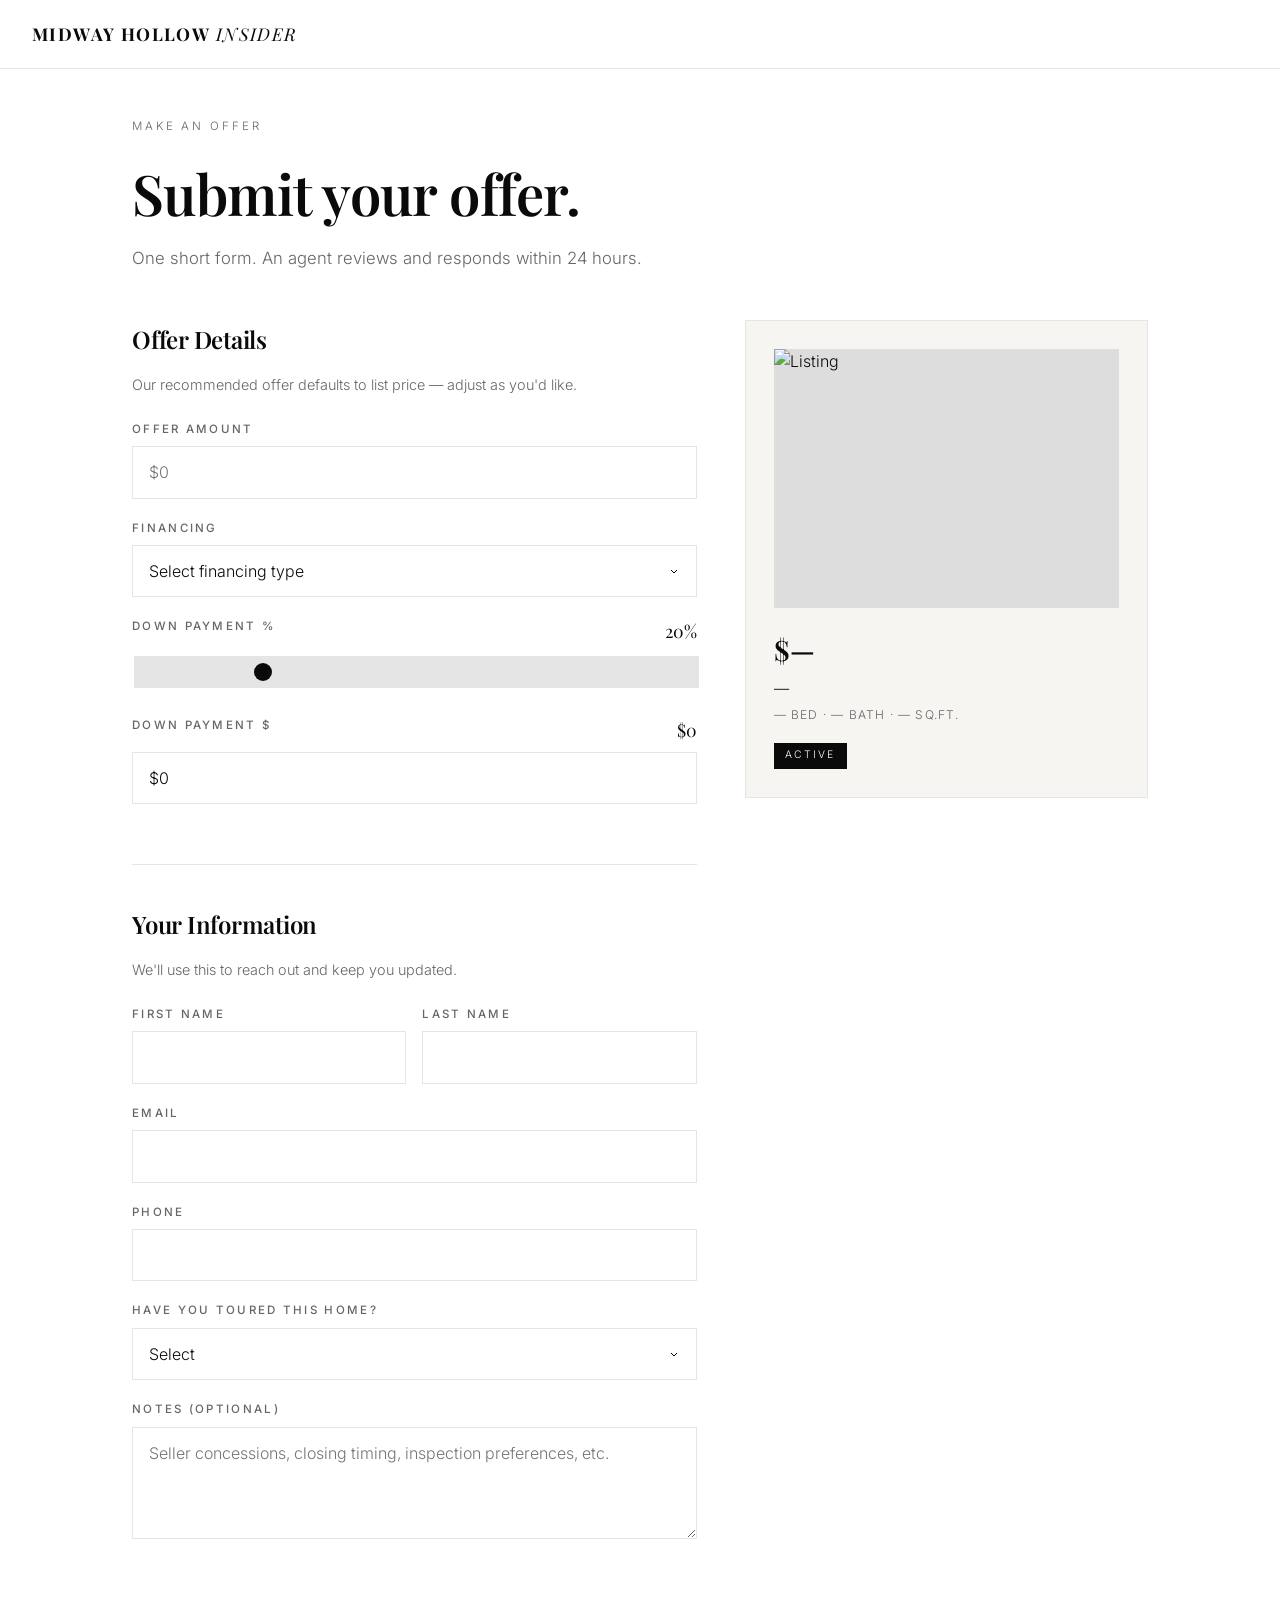
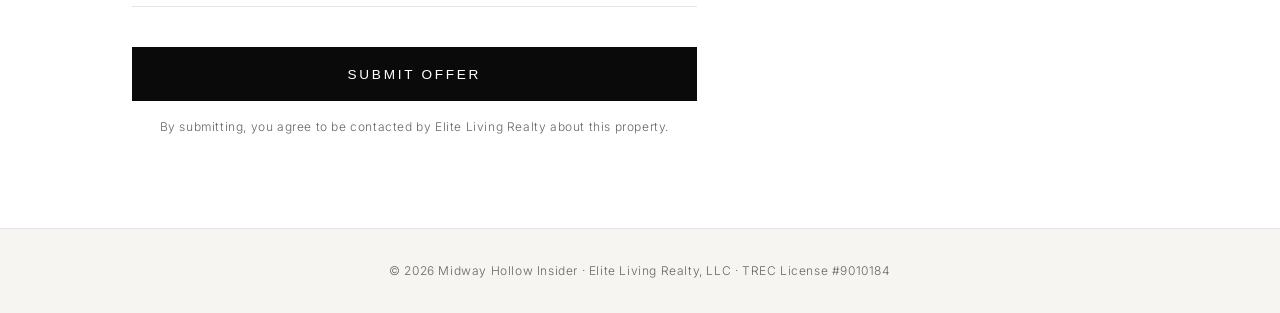
==== make-offer.html @ bcd27ab5 "files" ====
<!DOCTYPE html>
<html lang="en">
<head>
  <meta charset="UTF-8" />
  <meta name="viewport" content="width=device-width, initial-scale=1" />
  <title>Make an Offer — Midway Hollow Insider</title>
  <link rel="icon" href="/favicon.ico">
  <link rel="preconnect" href="https://fonts.googleapis.com">
  <link rel="preconnect" href="https://fonts.gstatic.com" crossorigin>
  <link href="https://fonts.googleapis.com/css2?family=Playfair+Display:ital,wght@0,400;0,600;0,700;1,400&family=Inter:wght@300;400;500;600;700&display=swap" rel="stylesheet">
  <style>
    :root {
      --ink: #0a0a0a;
      --paper: #ffffff;
      --cream: #f7f5f1;
      --line: #e5e5e5;
      --muted: #666;
    }
    * { box-sizing: border-box; }
    body {
      margin: 0;
      font-family: 'Inter', -apple-system, sans-serif;
      font-weight: 300;
      color: var(--ink);
      background: var(--paper);
      line-height: 1.6;
      -webkit-font-smoothing: antialiased;
    }
    h1, h2, h3 { font-family: 'Playfair Display', Georgia, serif; font-weight: 600; margin: 0; letter-spacing: -0.01em; }
    a { color: inherit; text-decoration: none; }
    img { max-width: 100%; display: block; }

    .nav {
      position: sticky; top: 0; z-index: 100;
      background: rgba(255,255,255,0.97); backdrop-filter: blur(8px);
      border-bottom: 1px solid var(--line);
    }
    .nav-inner {
      display: flex; align-items: center; justify-content: space-between;
      padding: 1.25rem 2rem; max-width: 1400px; margin: 0 auto;
    }
    .logo { font-family: 'Playfair Display', serif; font-weight: 700; font-size: 1.1rem; letter-spacing: 0.08em; }
    .logo span { font-style: italic; font-weight: 400; }

    .wrap { max-width: 1080px; margin: 0 auto; padding: 3rem 2rem 5rem; }
    .eyebrow {
      font-size: 0.72rem; letter-spacing: 0.25em; text-transform: uppercase;
      color: var(--muted); margin-bottom: 0.75rem;
    }
    .page-title h1 { font-size: clamp(2.25rem, 4.5vw, 3.5rem); margin-bottom: 0.5rem; }
    .page-title p { color: var(--muted); font-size: 1.05rem; margin: 0 0 3rem; }

    .grid {
      display: grid;
      grid-template-columns: 1.4fr 1fr;
      gap: 3rem;
      align-items: flex-start;
    }
    @media (max-width: 900px) { .grid { grid-template-columns: 1fr; } }

    /* Form */
    .form-card { }
    .form-section { margin-bottom: 2.5rem; padding-bottom: 2.5rem; border-bottom: 1px solid var(--line); }
    .form-section:last-child { border-bottom: none; }
    .form-section h3 { font-size: 1.5rem; margin-bottom: 0.35rem; }
    .form-section .hint { color: var(--muted); font-size: 0.9rem; margin-bottom: 1.5rem; }

    .field { margin-bottom: 1.25rem; }
    .field label {
      display: block;
      font-size: 0.72rem;
      letter-spacing: 0.2em;
      text-transform: uppercase;
      font-weight: 500;
      margin-bottom: 0.5rem;
      color: var(--muted);
    }
    .field input,
    .field select,
    .field textarea {
      width: 100%;
      padding: 0.95rem 1rem;
      font-family: inherit;
      font-size: 1rem;
      font-weight: 300;
      border: 1px solid var(--line);
      background: var(--paper);
      color: var(--ink);
      transition: border-color 0.2s;
    }
    .field input:focus,
    .field select:focus,
    .field textarea:focus { outline: none; border-color: var(--ink); }
    .field select {
      appearance: none;
      background-image: url("data:image/svg+xml;charset=US-ASCII,%3Csvg xmlns='http://www.w3.org/2000/svg' width='12' height='12' viewBox='0 0 12 12'%3E%3Cpath d='M3 5l3 3 3-3' stroke='%23000' fill='none'/%3E%3C/svg%3E");
      background-repeat: no-repeat;
      background-position: right 1rem center;
    }
    .field-row { display: grid; grid-template-columns: 1fr 1fr; gap: 1rem; }
    @media (max-width: 600px) { .field-row { grid-template-columns: 1fr; } }

    /* Slider */
    .range-row { display: flex; justify-content: space-between; margin-bottom: 0.5rem; font-size: 0.85rem; }
    .range-row .val { font-family: 'Playfair Display', serif; font-size: 1.1rem; }
    input[type=range] {
      width: 100%;
      -webkit-appearance: none;
      height: 2px;
      background: var(--line);
      outline: none;
    }
    input[type=range]::-webkit-slider-thumb {
      -webkit-appearance: none;
      width: 18px; height: 18px;
      background: var(--ink); border-radius: 50%;
      cursor: pointer;
    }
    input[type=range]::-moz-range-thumb {
      width: 18px; height: 18px;
      background: var(--ink); border-radius: 50%;
      cursor: pointer; border: none;
    }

    .btn-primary {
      display: inline-block;
      width: 100%;
      background: var(--ink);
      color: var(--paper);
      padding: 1.15rem 2rem;
      font-size: 0.85rem;
      letter-spacing: 0.2em;
      text-transform: uppercase;
      font-weight: 500;
      border: 1px solid var(--ink);
      cursor: pointer;
      text-align: center;
      transition: all 0.2s;
    }
    .btn-primary:hover { background: var(--paper); color: var(--ink); }

    /* Sticky property card */
    .side-card {
      position: sticky;
      top: 100px;
      background: var(--cream);
      padding: 1.75rem;
      border: 1px solid var(--line);
    }
    .side-card .thumb {
      width: 100%;
      aspect-ratio: 4/3;
      object-fit: cover;
      margin-bottom: 1.25rem;
      background: #ddd;
    }
    .side-card .price { font-family: 'Playfair Display', serif; font-size: 1.75rem; font-weight: 600; margin-bottom: 0.25rem; }
    .side-card .addr { font-size: 0.95rem; margin-bottom: 0.25rem; }
    .side-card .meta { font-size: 0.75rem; letter-spacing: 0.1em; text-transform: uppercase; color: var(--muted); margin-bottom: 1rem; }
    .side-card .pill {
      display: inline-block;
      background: var(--ink); color: var(--paper);
      padding: 0.3rem 0.7rem;
      font-size: 0.65rem;
      letter-spacing: 0.2em;
      text-transform: uppercase;
    }

    .footer {
      background: var(--cream);
      border-top: 1px solid var(--line);
      padding: 2rem;
      text-align: center;
      font-size: 0.75rem;
      color: var(--muted);
      letter-spacing: 0.05em;
    }
  </style>
</head>
<body>

  <nav class="nav">
    <div class="nav-inner">
      <a href="/" class="logo">MIDWAY HOLLOW <span>INSIDER</span></a>
    </div>
  </nav>

  <div class="wrap">
    <div class="eyebrow">Make an Offer</div>
    <div class="page-title">
      <h1>Submit your offer.</h1>
      <p>One short form. An agent reviews and responds within 24 hours.</p>
    </div>

    <div class="grid">
      <div>
        <form id="offer-form" action="/thanks-offer.html" method="GET" class="form-card">

          <div class="form-section">
            <h3>Offer Details</h3>
            <p class="hint">Our recommended offer defaults to list price — adjust as you'd like.</p>

            <div class="field">
              <label for="offerAmount">Offer Amount</label>
              <input id="offerAmount" name="offerAmount" type="text" placeholder="$0" inputmode="numeric" />
            </div>

            <div class="field">
              <label for="financeType">Financing</label>
              <select id="financeType" name="finance" data-elr="finance">
                <option value="">Select financing type</option>
                <option>Conventional</option>
                <option>Cash</option>
                <option>FHA</option>
                <option>VA</option>
                <option>Jumbo</option>
                <option>Other</option>
              </select>
            </div>

            <div class="field">
              <div class="range-row">
                <label style="margin:0">Down Payment %</label>
                <span class="val"><span id="downPctLabel" data-elr="downPct">20</span>%</span>
              </div>
              <input id="downPercent" name="downPercent" type="range" min="0" max="100" value="20" step="1" />
            </div>

            <div class="field">
              <div class="range-row">
                <label style="margin:0">Down Payment $</label>
                <span class="val" id="downAmtLabel" data-elr="downAmt">$0</span>
              </div>
              <input id="downAmount" name="downAmount" type="text" placeholder="$0" inputmode="numeric" />
            </div>
          </div>

          <div class="form-section">
            <h3>Your Information</h3>
            <p class="hint">We'll use this to reach out and keep you updated.</p>

            <div class="field-row">
              <div class="field">
                <label for="firstName">First Name</label>
                <input id="firstName" name="firstName" type="text" required />
              </div>
              <div class="field">
                <label for="lastName">Last Name</label>
                <input id="lastName" name="lastName" type="text" required />
              </div>
            </div>

            <div class="field">
              <label for="email">Email</label>
              <input id="email" name="email" type="email" required />
            </div>

            <div class="field">
              <label for="phone">Phone</label>
              <input id="phone" name="phone" type="tel" required />
            </div>

            <div class="field">
              <label for="touredBefore">Have you toured this home?</label>
              <select id="touredBefore" name="touredBefore">
                <option value="">Select</option>
                <option>Yes — in person</option>
                <option>Yes — virtually</option>
                <option>No — but I'd like to</option>
                <option>No — submitting offer as-is</option>
              </select>
            </div>

            <div class="field">
              <label for="notes">Notes (optional)</label>
              <textarea id="notes" name="notes" rows="4" placeholder="Seller concessions, closing timing, inspection preferences, etc."></textarea>
            </div>
          </div>

          <button type="submit" class="btn-primary">Submit Offer</button>

          <p style="font-size:0.75rem; color:var(--muted); margin-top:1rem; text-align:center; letter-spacing: 0.05em;">
            By submitting, you agree to be contacted by Elite Living Realty about this property.
          </p>
        </form>
      </div>

      <aside>
        <div class="side-card">
          <img id="sideThumb" class="thumb" alt="Listing">
          <div class="price" id="sidePrice">$—</div>
          <div class="addr" id="sideAddr">—</div>
          <div class="meta" id="sideMeta">— Bed · — Bath · — Sq.Ft.</div>
          <div class="pill" id="sideStatus">Active</div>
        </div>
      </aside>
    </div>
  </div>

  <footer class="footer">
    © 2026 Midway Hollow Insider · Elite Living Realty, LLC · TREC License #9010184
  </footer>

  <script>
    // Hydrate the side card from URL params or stashed context
    (function() {
      const qp = new URLSearchParams(location.search);
      const ref = qp.get('ref');
      let ctx = {};
      // URL first
      qp.forEach((v, k) => ctx[k] = v);
      // Then stashed (URL wins)
      if (ref) {
        try {
          const s = localStorage.getItem(ref);
          if (s) ctx = { ...JSON.parse(s), ...ctx };
        } catch {}
      } else {
        // Check sessionStorage
        try {
          const key = sessionStorage.getItem('elr-listing-ref');
          if (key) {
            const s = localStorage.getItem(key);
            if (s) ctx = { ...JSON.parse(s), ...ctx };
          }
        } catch {}
      }

      const money = v => v == null || v === '' ? '$—' : new Intl.NumberFormat('en-US', { style: 'currency', currency: 'USD', maximumFractionDigits: 0 }).format(+String(v).replace(/[^0-9.]/g, '') || 0);
      const get = k => ctx[k] || ctx[k.toLowerCase()];
      const $ = id => document.getElementById(id);

      const price = get('ListPrice') || get('price');
      const addr = get('UnparsedAddress') || get('address');
      const city = get('City'); const state = get('StateOrProvince');
      const beds = get('BedroomsTotal') || get('beds');
      const baths = get('BathroomsTotalInteger') || get('baths');
      const sqft = get('LivingArea') || get('sqft');
      const photo = get('PhotoUrl') || get('photo');
      const status = get('MlsStatus') || get('status') || 'Active';

      if (price) { $('sidePrice').textContent = money(price); $('offerAmount').value = money(price); }
      if (addr) $('sideAddr').textContent = [addr, [city, state].filter(Boolean).join(', ')].filter(Boolean).join(' · ');
      const metaBits = [beds ? `${beds} Bed` : null, baths ? `${baths} Bath` : null, sqft ? `${Number(sqft).toLocaleString()} Sq.Ft.` : null].filter(Boolean);
      if (metaBits.length) $('sideMeta').textContent = metaBits.join(' · ');
      if (photo) $('sideThumb').src = photo;
      if (status) $('sideStatus').textContent = status;

      // Sync % ↔ $
      const priceNum = () => Number(String($('offerAmount').value).replace(/[^0-9.]/g, '')) || 0;
      const syncFromPct = () => {
        const pct = +$('downPercent').value;
        $('downPctLabel').textContent = pct;
        const amt = Math.round(priceNum() * pct / 100);
        $('downAmount').value = money(amt);
        $('downAmtLabel').textContent = money(amt);
      };
      const syncFromAmt = () => {
        const amt = Number(String($('downAmount').value).replace(/[^0-9.]/g, '')) || 0;
        const pct = priceNum() ? Math.round(amt / priceNum() * 100) : 0;
        $('downPercent').value = pct;
        $('downPctLabel').textContent = pct;
        $('downAmtLabel').textContent = money(amt);
      };
      $('downPercent').addEventListener('input', syncFromPct);
      $('downAmount').addEventListener('blur', syncFromAmt);
      $('offerAmount').addEventListener('blur', () => {
        const n = priceNum();
        if (n) $('offerAmount').value = money(n);
        syncFromPct();
      });
      syncFromPct();
    })();
  </script>

  <script src="/elr-offer-onefile.js" defer></script>
</body>
</html>
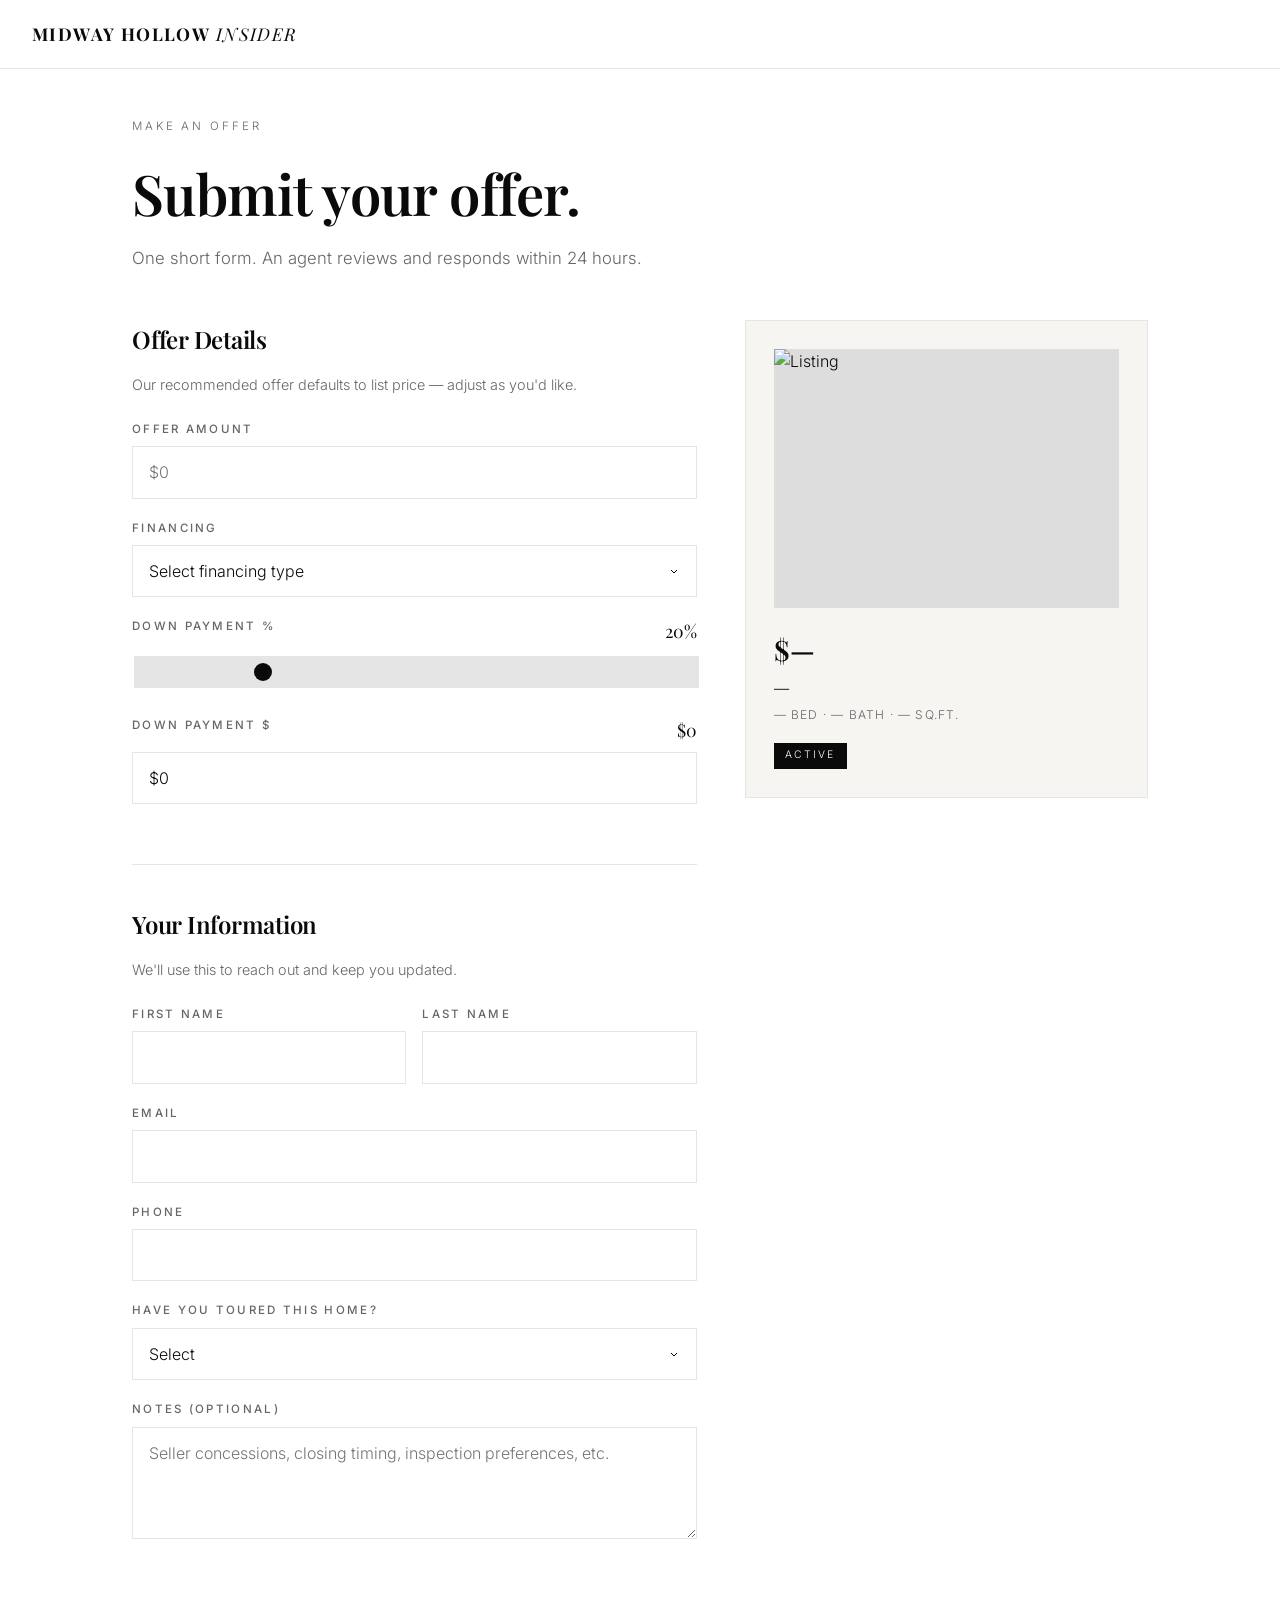
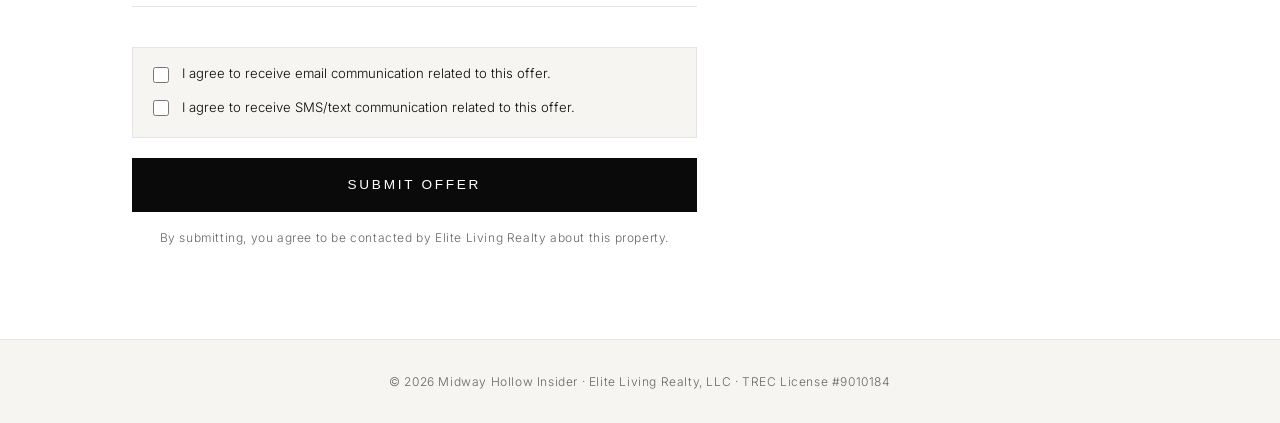
==== commit 8e274c9d: "Require tour/offer consents and add GHL message templates Co-authored-by: jojogarcia24 <jojogarcia24" ====
--- a/make-offer.html
+++ b/make-offer.html
@@ -99,6 +99,28 @@
     }
     .field-row { display: grid; grid-template-columns: 1fr 1fr; gap: 1rem; }
     @media (max-width: 600px) { .field-row { grid-template-columns: 1fr; } }
+    .consent-group {
+      border: 1px solid var(--line);
+      background: var(--cream);
+      padding: 1rem 1rem 0.35rem;
+      margin: 0 0 1.25rem;
+    }
+    .consent-option {
+      display: flex;
+      align-items: flex-start;
+      gap: 0.6rem;
+      margin: 0 0 0.75rem;
+      font-size: 0.82rem;
+      color: var(--ink);
+      line-height: 1.45;
+    }
+    .consent-option input {
+      width: 16px;
+      height: 16px;
+      margin-top: 0.15rem;
+      accent-color: var(--ink);
+      flex: 0 0 16px;
+    }
 
     /* Slider */
     .range-row { display: flex; justify-content: space-between; margin-bottom: 0.5rem; font-size: 0.85rem; }
@@ -181,7 +203,7 @@
 
   <nav class="nav">
     <div class="nav-inner">
-      <a href="/" class="logo">MIDWAY HOLLOW <span>INSIDER</span></a>
+      <a href="https://midwayhollowinsider.com/" class="logo">MIDWAY HOLLOW <span>INSIDER</span></a>
     </div>
   </nav>
 
@@ -275,6 +297,17 @@
               <label for="notes">Notes (optional)</label>
               <textarea id="notes" name="notes" rows="4" placeholder="Seller concessions, closing timing, inspection preferences, etc."></textarea>
             </div>
+          </div>
+
+          <div class="consent-group" aria-label="Communication consents">
+            <label class="consent-option" for="emailConsent">
+              <input id="emailConsent" name="emailConsent" type="checkbox" required />
+              <span>I agree to receive email communication related to this offer.</span>
+            </label>
+            <label class="consent-option" for="smsConsent">
+              <input id="smsConsent" name="smsConsent" type="checkbox" required />
+              <span>I agree to receive SMS/text communication related to this offer.</span>
+            </label>
           </div>
 
           <button type="submit" class="btn-primary">Submit Offer</button>
